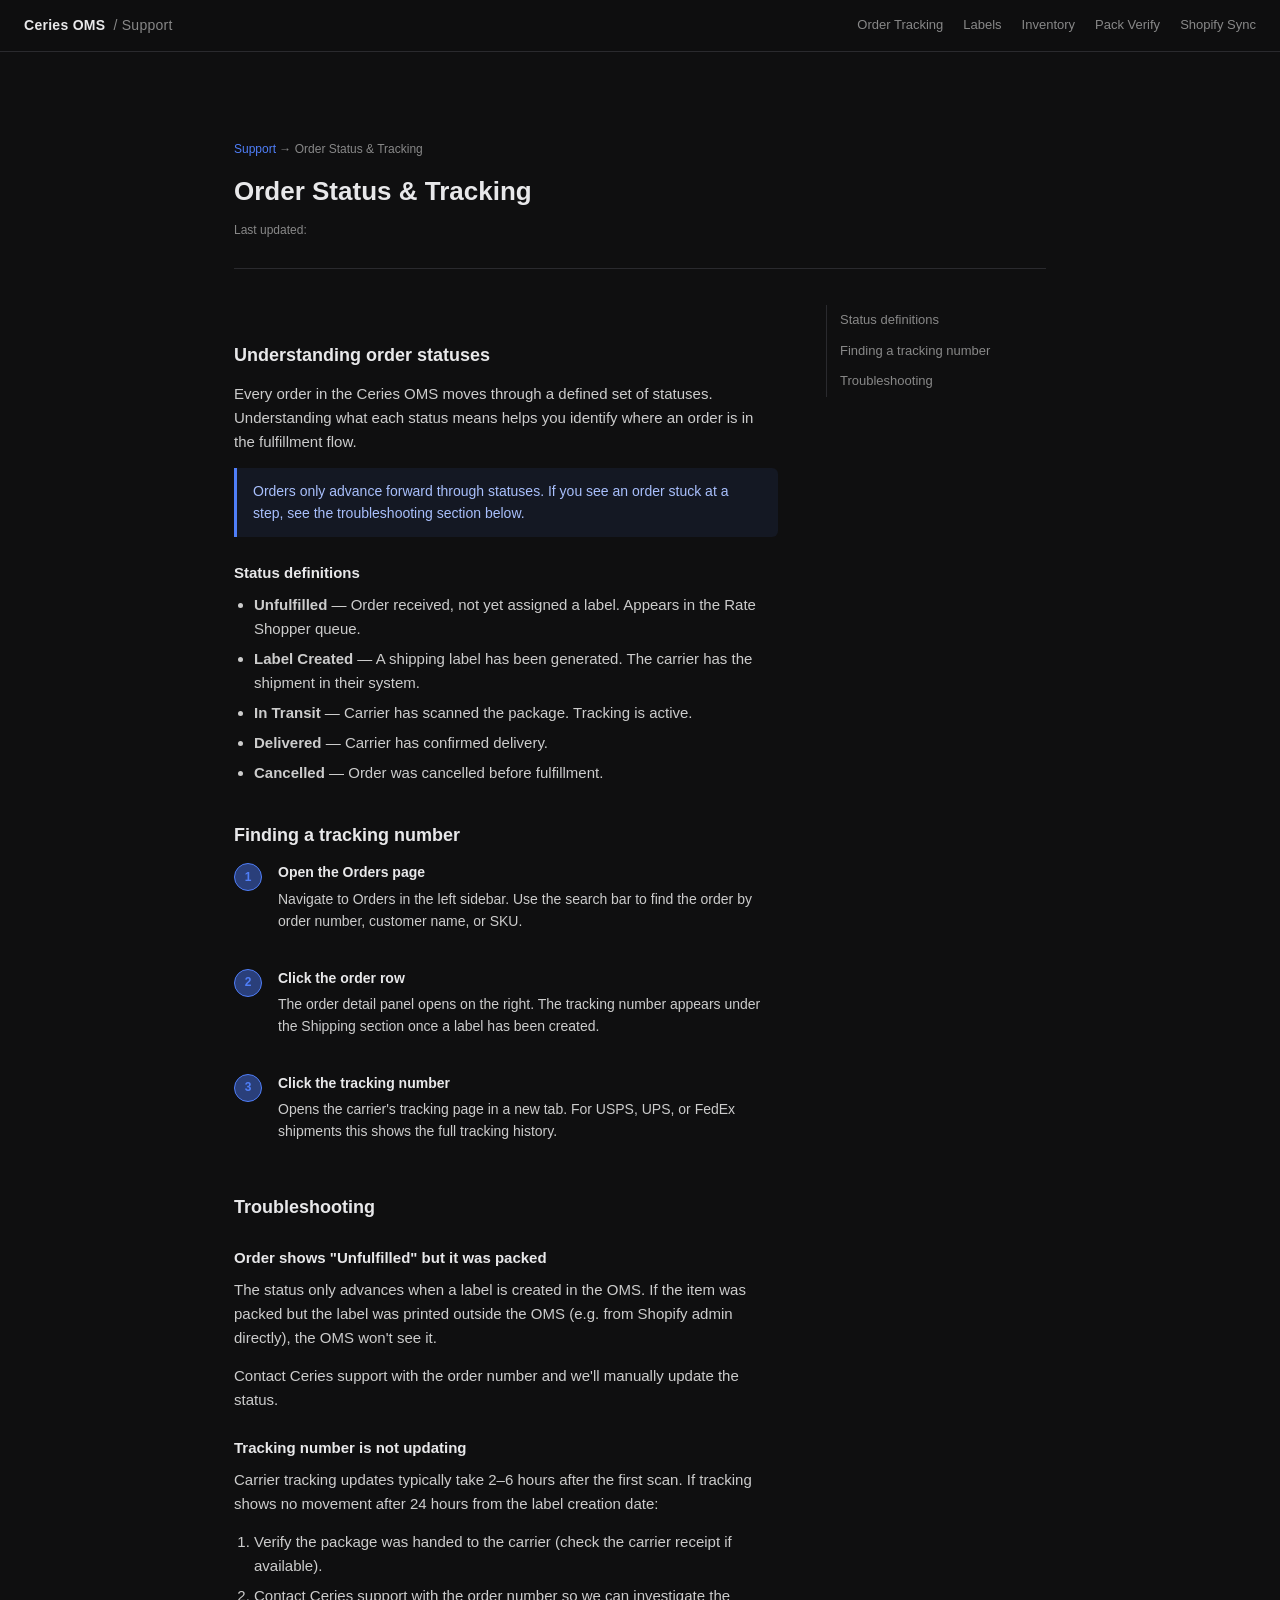
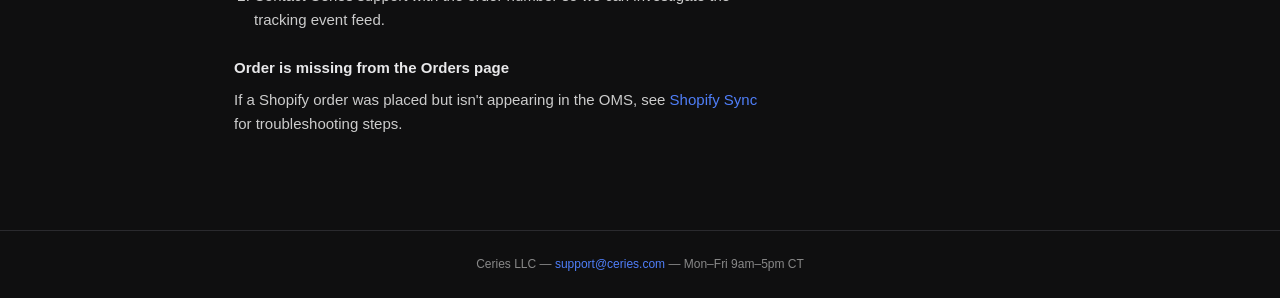
==== order-tracking.html @ b66161cd "init: Ceries OMS support docs scaffold — 5 client-facing pages, screenshot injection script" ====
<!DOCTYPE html>
<html lang="en">
<head>
  <meta charset="UTF-8">
  <meta name="viewport" content="width=device-width, initial-scale=1.0">
  <title>Order Status & Tracking — Ceries OMS Support</title>
  <link rel="stylesheet" href="assets/style.css">
</head>
<body>
  <nav>
    <div class="nav-brand">Ceries OMS <span>/ Support</span></div>
    <div class="nav-links">
      <a href="order-tracking.html">Order Tracking</a>
      <a href="label-issues.html">Labels</a>
      <a href="inventory.html">Inventory</a>
      <a href="pack-verify.html">Pack Verify</a>
      <a href="shopify-sync.html">Shopify Sync</a>
    </div>
  </nav>

  <div class="page-wrap">
    <div class="article-header">
      <div class="breadcrumb"><a href="index.html">Support</a> → Order Status & Tracking</div>
      <h1>Order Status & Tracking</h1>
      <div class="meta">Last updated: <!-- AUTO-UPDATED --></div>
    </div>

    <div class="with-sidebar">
      <div class="content">
        <h2>Understanding order statuses</h2>
        <p>Every order in the Ceries OMS moves through a defined set of statuses. Understanding what each status means helps you identify where an order is in the fulfillment flow.</p>

        <div class="callout info">
          Orders only advance forward through statuses. If you see an order stuck at a step, see the troubleshooting section below.
        </div>

        <h3>Status definitions</h3>
        <ul>
          <li><strong>Unfulfilled</strong> — Order received, not yet assigned a label. Appears in the Rate Shopper queue.</li>
          <li><strong>Label Created</strong> — A shipping label has been generated. The carrier has the shipment in their system.</li>
          <li><strong>In Transit</strong> — Carrier has scanned the package. Tracking is active.</li>
          <li><strong>Delivered</strong> — Carrier has confirmed delivery.</li>
          <li><strong>Cancelled</strong> — Order was cancelled before fulfillment.</li>
        </ul>

        <!-- SCREENSHOT: orders-status-overview -->

        <h2>Finding a tracking number</h2>
        <div class="steps">
          <div class="step">
            <div class="step-num">1</div>
            <div class="step-body">
              <strong>Open the Orders page</strong>
              <p>Navigate to Orders in the left sidebar. Use the search bar to find the order by order number, customer name, or SKU.</p>
            </div>
          </div>
          <div class="step">
            <div class="step-num">2</div>
            <div class="step-body">
              <strong>Click the order row</strong>
              <p>The order detail panel opens on the right. The tracking number appears under the Shipping section once a label has been created.</p>
            </div>
          </div>
          <div class="step">
            <div class="step-num">3</div>
            <div class="step-body">
              <strong>Click the tracking number</strong>
              <p>Opens the carrier's tracking page in a new tab. For USPS, UPS, or FedEx shipments this shows the full tracking history.</p>
            </div>
          </div>
        </div>

        <!-- SCREENSHOT: order-tracking-number-location -->

        <h2>Troubleshooting</h2>

        <h3>Order shows "Unfulfilled" but it was packed</h3>
        <p>The status only advances when a label is created in the OMS. If the item was packed but the label was printed outside the OMS (e.g. from Shopify admin directly), the OMS won't see it.</p>
        <p>Contact Ceries support with the order number and we'll manually update the status.</p>

        <h3>Tracking number is not updating</h3>
        <p>Carrier tracking updates typically take 2–6 hours after the first scan. If tracking shows no movement after 24 hours from the label creation date:</p>
        <ol>
          <li>Verify the package was handed to the carrier (check the carrier receipt if available).</li>
          <li>Contact Ceries support with the order number so we can investigate the tracking event feed.</li>
        </ol>

        <h3>Order is missing from the Orders page</h3>
        <p>If a Shopify order was placed but isn't appearing in the OMS, see <a href="shopify-sync.html">Shopify Sync</a> for troubleshooting steps.</p>
      </div>

      <aside class="sidebar-nav">
        <ul>
          <li><a href="#understanding-order-statuses">Status definitions</a></li>
          <li><a href="#finding-a-tracking-number">Finding a tracking number</a></li>
          <li><a href="#troubleshooting">Troubleshooting</a></li>
        </ul>
      </aside>
    </div>
  </div>

  <footer>
    Ceries LLC — <a href="mailto:support@ceries.com">support@ceries.com</a> — Mon–Fri 9am–5pm CT
  </footer>
</body>
</html>
---- assets/style.css ----
*, *::before, *::after { box-sizing: border-box; margin: 0; padding: 0; }

:root {
  --bg: #0f0f10;
  --surface: #1a1a1c;
  --border: #2a2a2e;
  --text: #e8e8ea;
  --muted: #888;
  --accent: #4f7ef8;
  --accent-dim: #2a3f7a;
  --green: #22c55e;
  --red: #ef4444;
  --yellow: #f59e0b;
}

body {
  background: var(--bg);
  color: var(--text);
  font-family: -apple-system, BlinkMacSystemFont, 'Segoe UI', sans-serif;
  font-size: 15px;
  line-height: 1.6;
}

a { color: var(--accent); text-decoration: none; }
a:hover { text-decoration: underline; }

/* NAV */
nav {
  position: sticky;
  top: 0;
  background: rgba(15,15,16,0.92);
  backdrop-filter: blur(8px);
  border-bottom: 1px solid var(--border);
  padding: 0 24px;
  display: flex;
  align-items: center;
  gap: 32px;
  height: 52px;
  z-index: 100;
}
.nav-brand {
  font-weight: 600;
  font-size: 14px;
  color: var(--text);
  letter-spacing: 0.02em;
  display: flex;
  align-items: center;
  gap: 8px;
}
.nav-brand span { color: var(--muted); font-weight: 400; }
.nav-links { display: flex; gap: 20px; margin-left: auto; }
.nav-links a { font-size: 13px; color: var(--muted); }
.nav-links a:hover { color: var(--text); text-decoration: none; }

/* LAYOUT */
.page-wrap { max-width: 860px; margin: 0 auto; padding: 48px 24px 80px; }
.page-wrap.wide { max-width: 1060px; }

/* HOME HERO */
.hero { padding: 56px 0 40px; }
.hero h1 { font-size: 32px; font-weight: 700; margin-bottom: 12px; }
.hero p { color: var(--muted); font-size: 16px; max-width: 520px; }

/* CATEGORY GRID */
.category-grid {
  display: grid;
  grid-template-columns: repeat(auto-fill, minmax(240px, 1fr));
  gap: 16px;
  margin-top: 40px;
}
.cat-card {
  background: var(--surface);
  border: 1px solid var(--border);
  border-radius: 10px;
  padding: 20px;
  display: block;
  color: var(--text);
  transition: border-color 0.15s, background 0.15s;
}
.cat-card:hover { border-color: var(--accent); background: #1e1e22; text-decoration: none; }
.cat-icon { font-size: 22px; margin-bottom: 10px; }
.cat-card h3 { font-size: 14px; font-weight: 600; margin-bottom: 4px; }
.cat-card p { font-size: 13px; color: var(--muted); }

/* ARTICLE PAGE */
.article-header { padding: 40px 0 28px; border-bottom: 1px solid var(--border); margin-bottom: 36px; }
.article-header .breadcrumb { font-size: 12px; color: var(--muted); margin-bottom: 12px; }
.article-header h1 { font-size: 26px; font-weight: 700; }
.article-header .meta { font-size: 12px; color: var(--muted); margin-top: 8px; }

/* CONTENT BLOCKS */
.content h2 { font-size: 18px; font-weight: 600; margin: 36px 0 12px; }
.content h3 { font-size: 15px; font-weight: 600; margin: 24px 0 8px; }
.content p { margin-bottom: 14px; color: #ccc; }
.content ul, .content ol { padding-left: 20px; margin-bottom: 14px; color: #ccc; }
.content li { margin-bottom: 6px; }
.content code {
  background: var(--surface);
  border: 1px solid var(--border);
  border-radius: 4px;
  padding: 1px 6px;
  font-family: 'SF Mono', 'Fira Code', monospace;
  font-size: 12px;
}
.content pre {
  background: var(--surface);
  border: 1px solid var(--border);
  border-radius: 8px;
  padding: 16px;
  overflow-x: auto;
  margin-bottom: 16px;
}
.content pre code { background: none; border: none; padding: 0; font-size: 13px; }

/* CALLOUTS */
.callout {
  border-left: 3px solid;
  padding: 12px 16px;
  border-radius: 0 6px 6px 0;
  margin-bottom: 16px;
  font-size: 14px;
}
.callout.info { border-color: var(--accent); background: rgba(79,126,248,0.08); color: #a8bffc; }
.callout.warn { border-color: var(--yellow); background: rgba(245,158,11,0.08); color: #fcd34d; }
.callout.success { border-color: var(--green); background: rgba(34,197,94,0.08); color: #86efac; }

/* SCREENSHOT */
.screenshot {
  border: 1px solid var(--border);
  border-radius: 8px;
  overflow: hidden;
  margin: 20px 0;
}
.screenshot img { width: 100%; display: block; }
.screenshot figcaption { padding: 8px 12px; font-size: 12px; color: var(--muted); background: var(--surface); }

/* STEPS */
.steps { counter-reset: step; margin-bottom: 24px; }
.step {
  display: flex;
  gap: 16px;
  margin-bottom: 20px;
}
.step-num {
  counter-increment: step;
  width: 28px;
  height: 28px;
  border-radius: 50%;
  background: var(--accent-dim);
  border: 1px solid var(--accent);
  color: var(--accent);
  font-size: 12px;
  font-weight: 700;
  display: flex;
  align-items: center;
  justify-content: center;
  flex-shrink: 0;
  margin-top: 2px;
}
.step-body { flex: 1; }
.step-body strong { display: block; margin-bottom: 4px; font-size: 14px; }
.step-body p { font-size: 14px; color: #ccc; }

/* TAG */
.tag {
  display: inline-block;
  padding: 2px 8px;
  border-radius: 4px;
  font-size: 11px;
  font-weight: 600;
  letter-spacing: 0.04em;
  text-transform: uppercase;
}
.tag.new { background: rgba(34,197,94,0.15); color: var(--green); }
.tag.updated { background: rgba(79,126,248,0.15); color: #93aafc; }

/* SIDEBAR LAYOUT */
.with-sidebar { display: grid; grid-template-columns: 1fr 220px; gap: 48px; align-items: start; }
.sidebar-nav { position: sticky; top: 72px; }
.sidebar-nav ul { list-style: none; border-left: 1px solid var(--border); }
.sidebar-nav li a { display: block; padding: 5px 12px; font-size: 13px; color: var(--muted); border-left: 2px solid transparent; margin-left: -1px; }
.sidebar-nav li a:hover, .sidebar-nav li a.active { color: var(--text); border-left-color: var(--accent); text-decoration: none; }

/* FOOTER */
footer {
  border-top: 1px solid var(--border);
  padding: 24px;
  text-align: center;
  font-size: 12px;
  color: var(--muted);
}
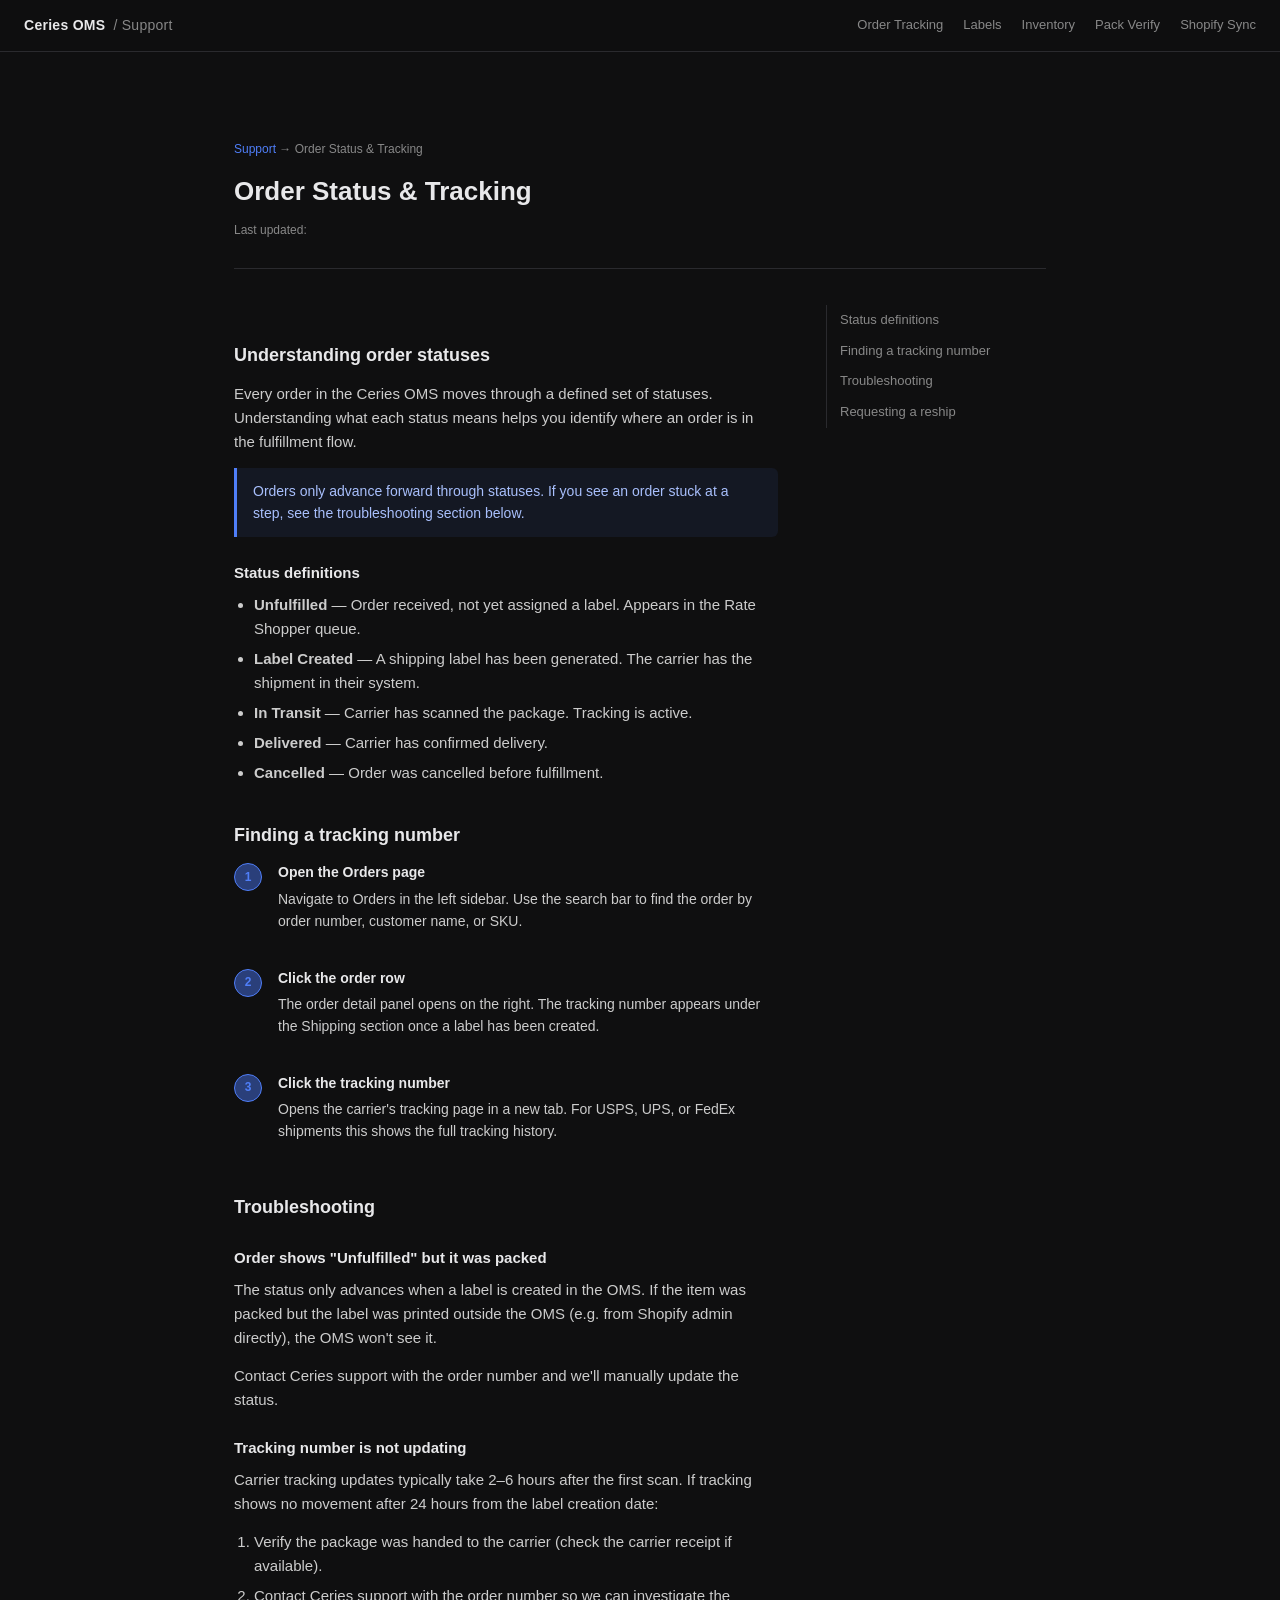
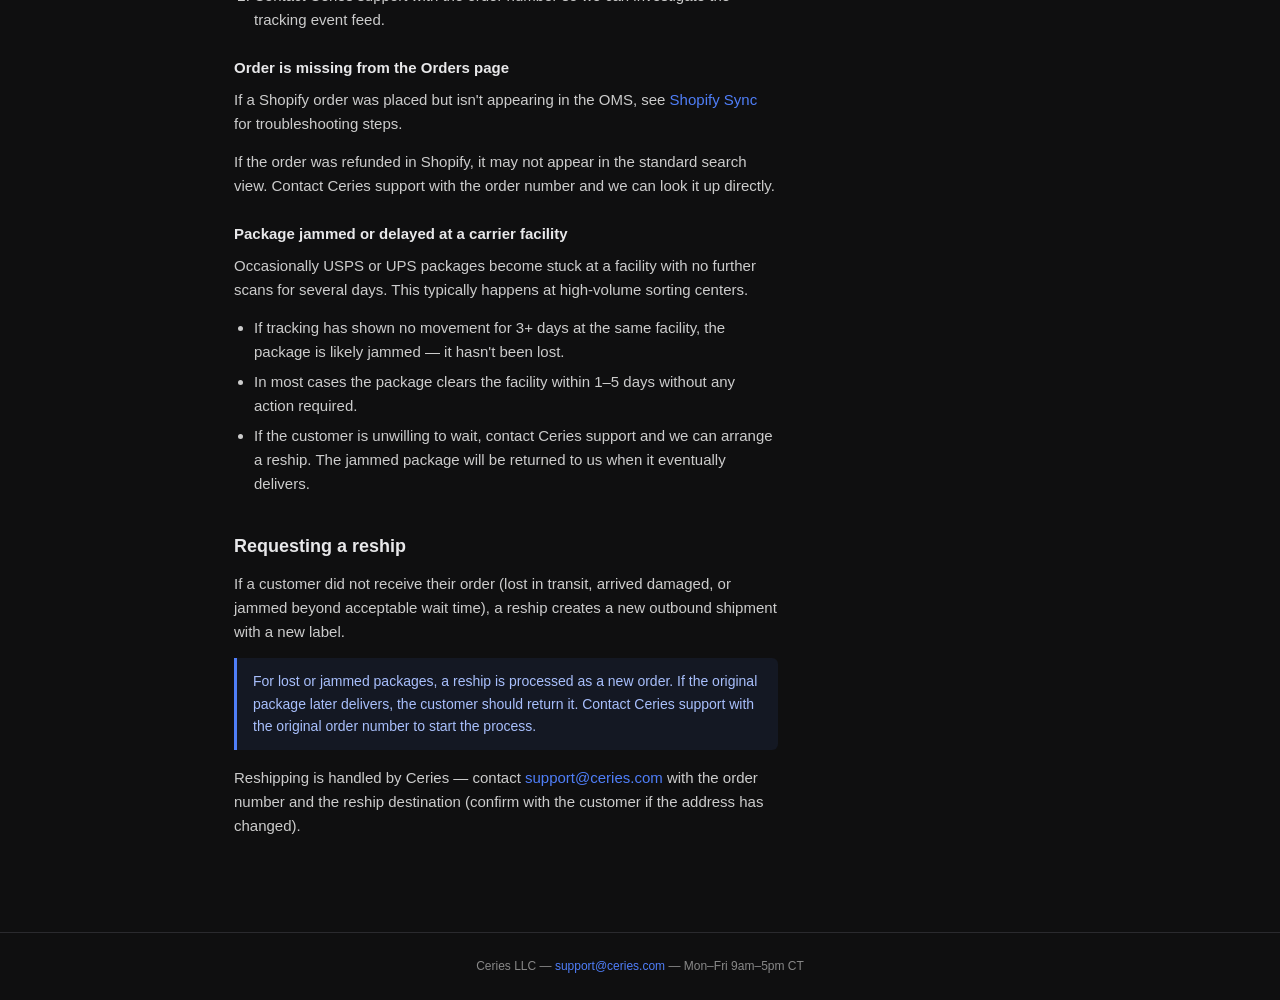
==== commit 35576e90: "docs: add reship, carrier delay, pack verify gap, and self-fulfilled SKU guidance Based on Lucky Gol" ====
--- a/order-tracking.html
+++ b/order-tracking.html
@@ -87,6 +87,22 @@
 
         <h3>Order is missing from the Orders page</h3>
         <p>If a Shopify order was placed but isn't appearing in the OMS, see <a href="shopify-sync.html">Shopify Sync</a> for troubleshooting steps.</p>
+        <p>If the order was refunded in Shopify, it may not appear in the standard search view. Contact Ceries support with the order number and we can look it up directly.</p>
+
+        <h3>Package jammed or delayed at a carrier facility</h3>
+        <p>Occasionally USPS or UPS packages become stuck at a facility with no further scans for several days. This typically happens at high-volume sorting centers.</p>
+        <ul>
+          <li>If tracking has shown no movement for 3+ days at the same facility, the package is likely jammed — it hasn't been lost.</li>
+          <li>In most cases the package clears the facility within 1–5 days without any action required.</li>
+          <li>If the customer is unwilling to wait, contact Ceries support and we can arrange a reship. The jammed package will be returned to us when it eventually delivers.</li>
+        </ul>
+
+        <h2>Requesting a reship</h2>
+        <p>If a customer did not receive their order (lost in transit, arrived damaged, or jammed beyond acceptable wait time), a reship creates a new outbound shipment with a new label.</p>
+        <div class="callout info">
+          For lost or jammed packages, a reship is processed as a new order. If the original package later delivers, the customer should return it. Contact Ceries support with the original order number to start the process.
+        </div>
+        <p>Reshipping is handled by Ceries — contact <a href="mailto:support@ceries.com">support@ceries.com</a> with the order number and the reship destination (confirm with the customer if the address has changed).</p>
       </div>
 
       <aside class="sidebar-nav">
@@ -94,6 +110,7 @@
           <li><a href="#understanding-order-statuses">Status definitions</a></li>
           <li><a href="#finding-a-tracking-number">Finding a tracking number</a></li>
           <li><a href="#troubleshooting">Troubleshooting</a></li>
+          <li><a href="#requesting-a-reship">Requesting a reship</a></li>
         </ul>
       </aside>
     </div>
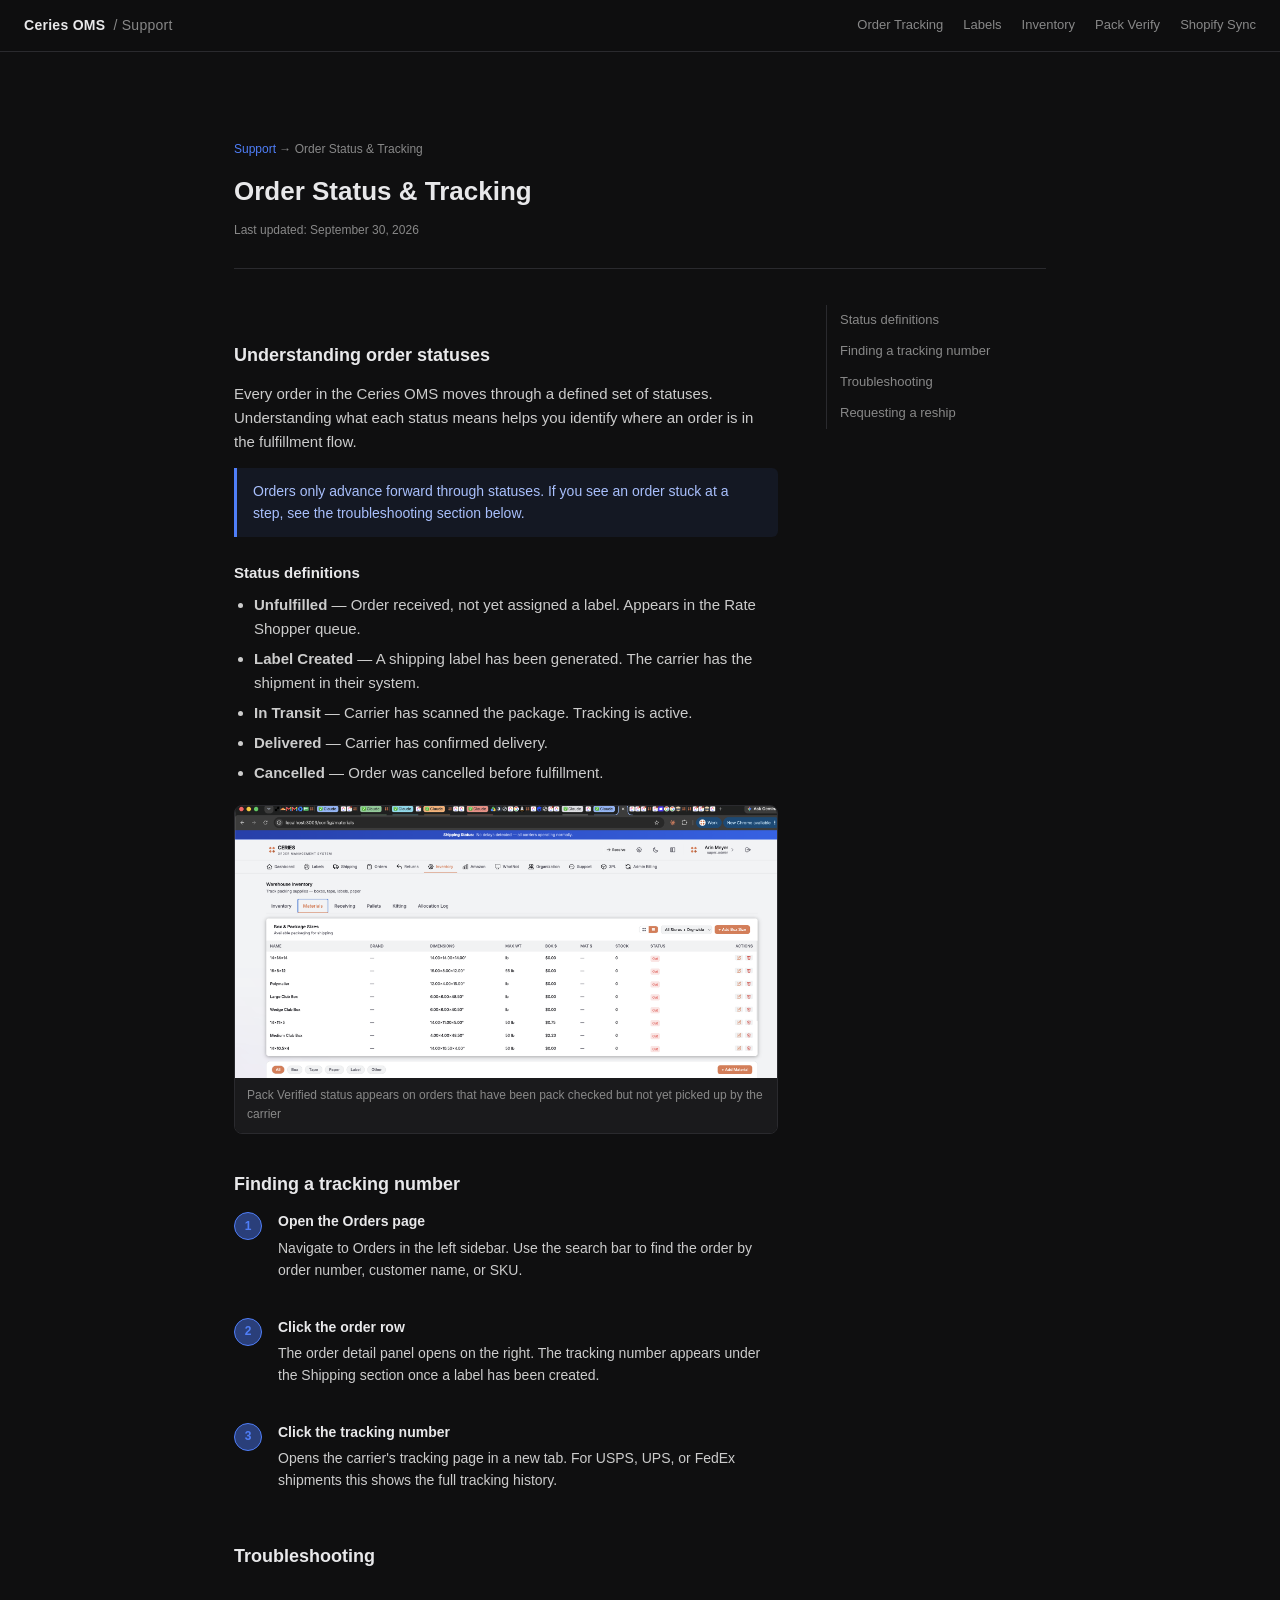
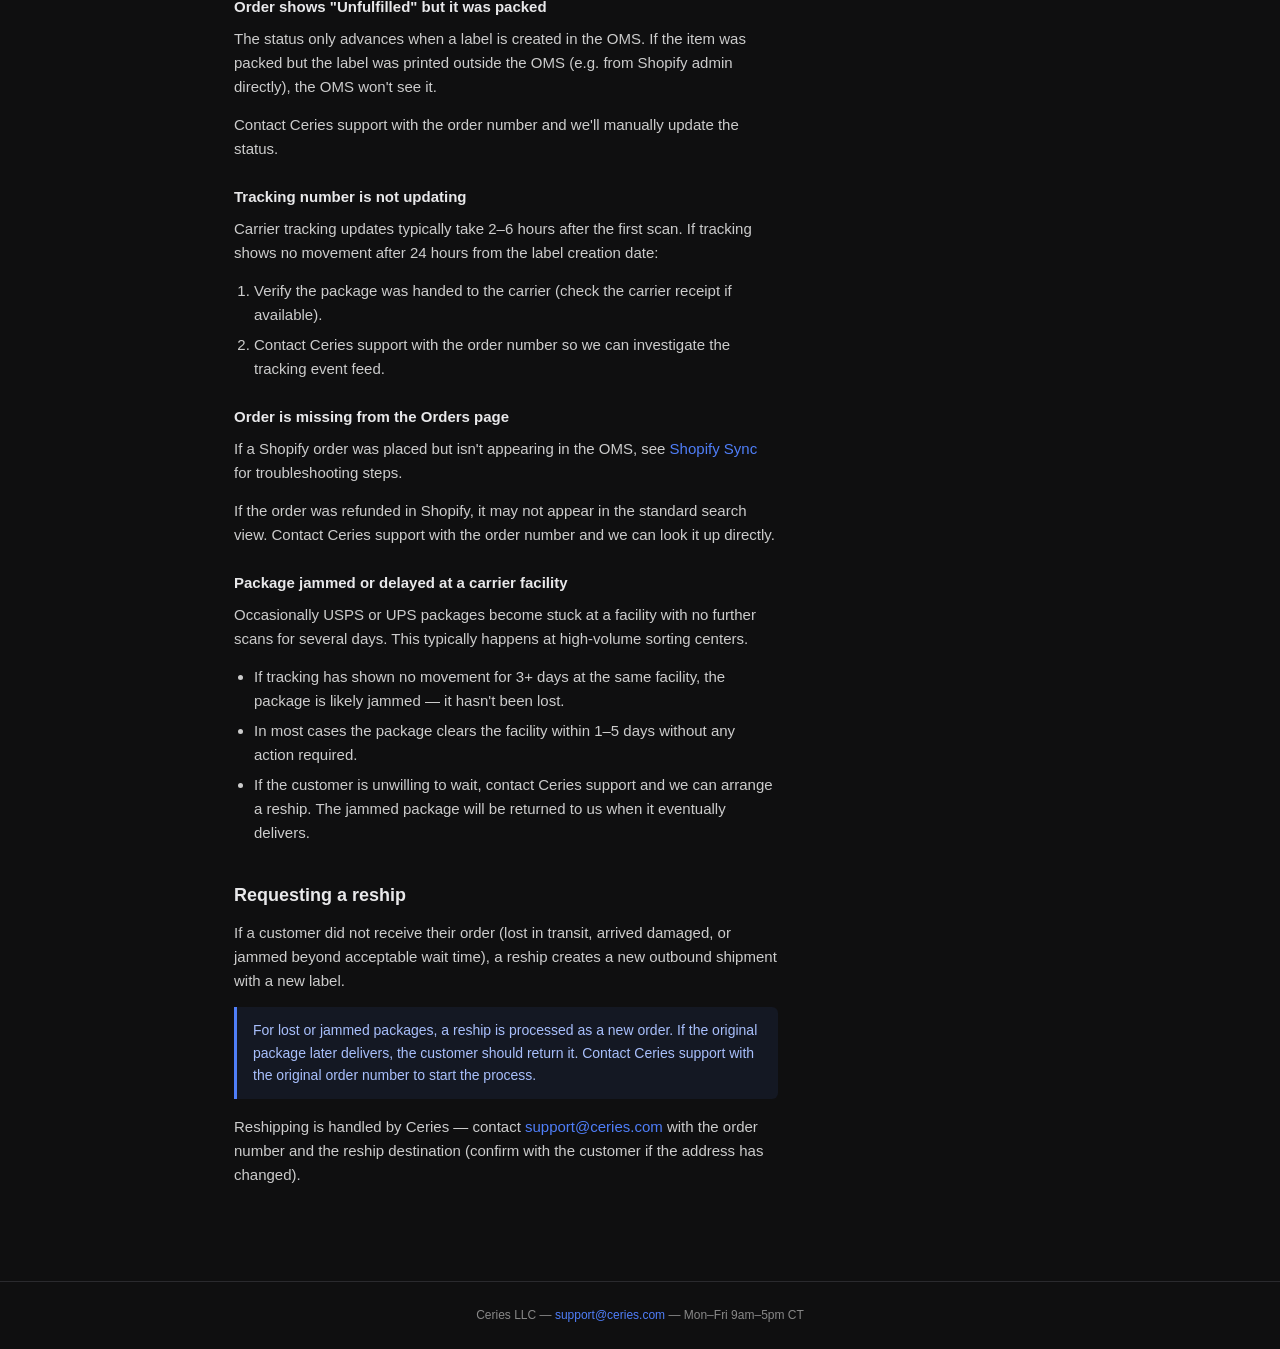
==== commit 9e94203c: "docs: update order-tracking — pack verified status screenshot 2026-09-30" ====
--- a/order-tracking.html
+++ b/order-tracking.html
@@ -22,7 +22,7 @@
     <div class="article-header">
       <div class="breadcrumb"><a href="index.html">Support</a> → Order Status & Tracking</div>
       <h1>Order Status & Tracking</h1>
-      <div class="meta">Last updated: <!-- AUTO-UPDATED --></div>
+      <div class="meta">Last updated: September 30, 2026</div>
     </div>
 
     <div class="with-sidebar">
@@ -43,7 +43,10 @@
           <li><strong>Cancelled</strong> — Order was cancelled before fulfillment.</li>
         </ul>
 
-        <!-- SCREENSHOT: orders-status-overview -->
+        <figure class="screenshot">
+  <img src="assets/screenshots/orders-status-pack-verified-2026-09-30.png" alt="Pack Verified status appears on orders that have been pack checked but not yet picked up by the carrier">
+  <figcaption>Pack Verified status appears on orders that have been pack checked but not yet picked up by the carrier</figcaption>
+</figure>
 
         <h2>Finding a tracking number</h2>
         <div class="steps">
